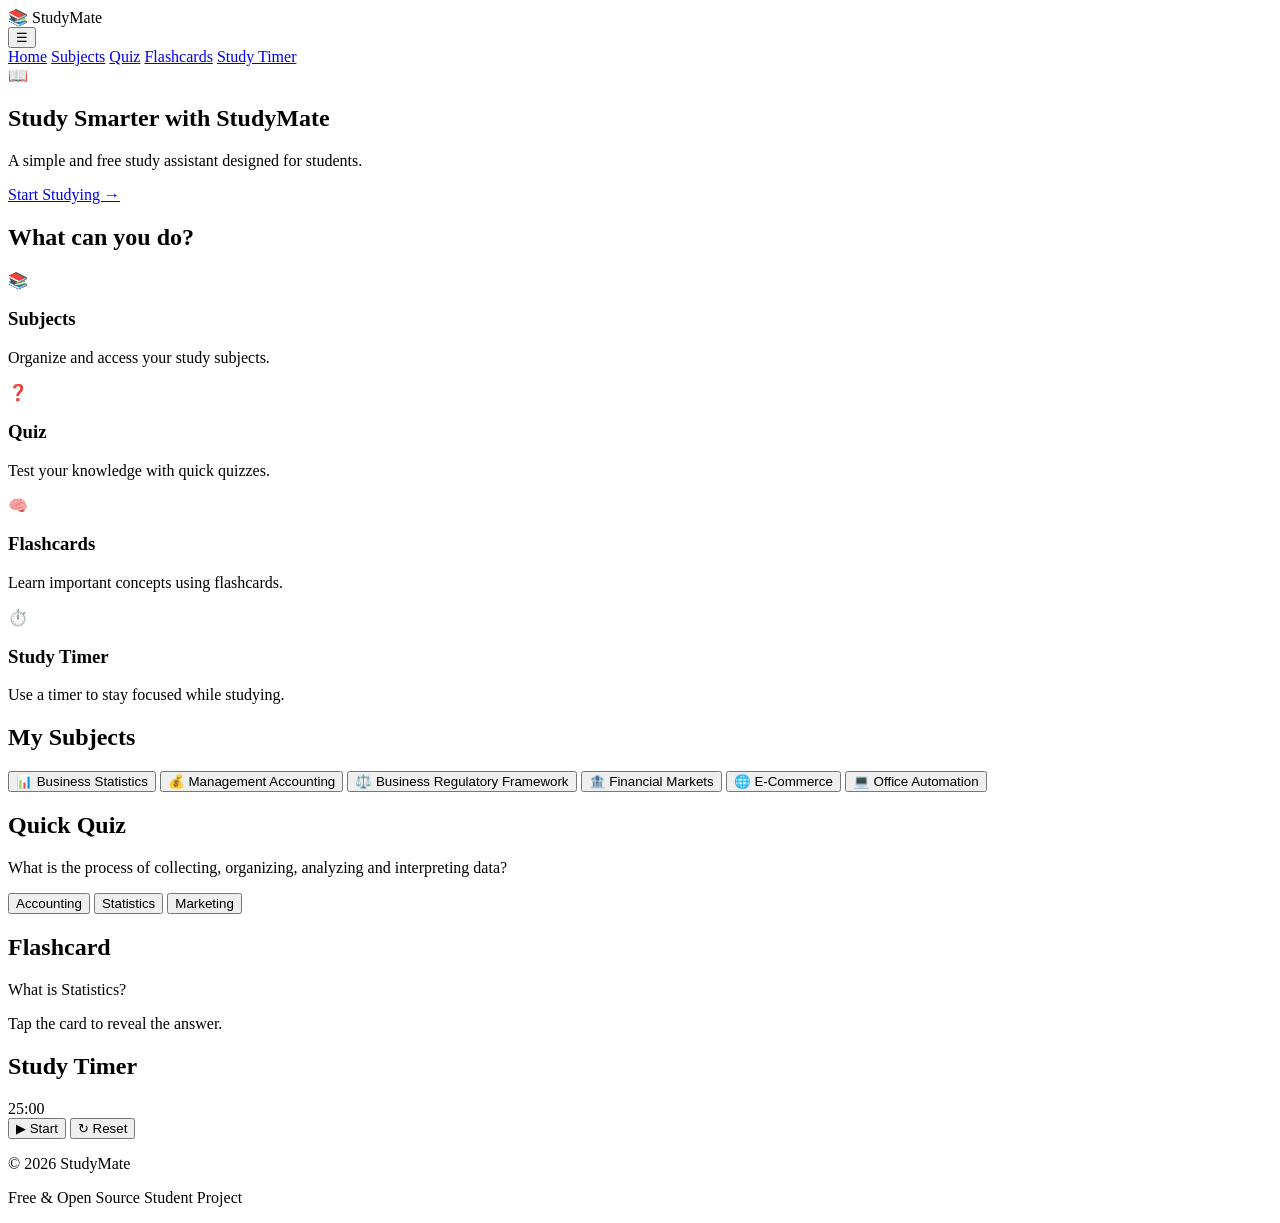
==== index.html @ ae3f1d19 "Create main StudyMate page This HTML file serves as the main structure for the StudyMate application" ====
<!DOCTYPE html>
<html lang="en">
<head>
    <meta charset="UTF-8">
    <meta name="viewport" content="width=device-width, initial-scale=1.0">

    <title>StudyMate - Student Study Assistant</title>

    <meta name="description"
          content="StudyMate is a free mobile-friendly study assistant for students.">

    <link rel="stylesheet" href="style.css">
</head>

<body>

    <!-- Header -->
    <header class="header">
        <div class="logo">
            📚 StudyMate
        </div>

        <button class="menu-btn" onclick="toggleMenu()">
            ☰
        </button>
    </header>

    <!-- Navigation -->
    <nav id="navMenu" class="nav-menu">
        <a href="#home">Home</a>
        <a href="#subjects">Subjects</a>
        <a href="#quiz">Quiz</a>
        <a href="#flashcards">Flashcards</a>
        <a href="#timer">Study Timer</a>
    </nav>

    <!-- Hero -->
    <main>

        <section id="home" class="hero">

            <div class="hero-icon">
                📖
            </div>

            <h1>Study Smarter with StudyMate</h1>

            <p>
                A simple and free study assistant designed for students.
            </p>

            <a href="#subjects" class="primary-btn">
                Start Studying →
            </a>

        </section>


        <!-- Features -->
        <section class="section">

            <h2>What can you do?</h2>

            <div class="features">

                <div class="card">
                    <div class="card-icon">📚</div>
                    <h3>Subjects</h3>
                    <p>Organize and access your study subjects.</p>
                </div>

                <div class="card">
                    <div class="card-icon">❓</div>
                    <h3>Quiz</h3>
                    <p>Test your knowledge with quick quizzes.</p>
                </div>

                <div class="card">
                    <div class="card-icon">🧠</div>
                    <h3>Flashcards</h3>
                    <p>Learn important concepts using flashcards.</p>
                </div>

                <div class="card">
                    <div class="card-icon">⏱️</div>
                    <h3>Study Timer</h3>
                    <p>Use a timer to stay focused while studying.</p>
                </div>

            </div>

        </section>


        <!-- Subjects -->
        <section id="subjects" class="section">

            <h2>My Subjects</h2>

            <div class="subjects">

                <button class="subject-card">
                    📊
                    <span>Business Statistics</span>
                </button>

                <button class="subject-card">
                    💰
                    <span>Management Accounting</span>
                </button>

                <button class="subject-card">
                    ⚖️
                    <span>Business Regulatory Framework</span>
                </button>

                <button class="subject-card">
                    🏦
                    <span>Financial Markets</span>
                </button>

                <button class="subject-card">
                    🌐
                    <span>E-Commerce</span>
                </button>

                <button class="subject-card">
                    💻
                    <span>Office Automation</span>
                </button>

            </div>

        </section>


        <!-- Quiz -->
        <section id="quiz" class="section">

            <h2>Quick Quiz</h2>

            <div class="quiz-box">

                <p class="question">
                    What is the process of collecting,
                    organizing, analyzing and interpreting data?
                </p>

                <button onclick="checkAnswer(this, false)">
                    Accounting
                </button>

                <button onclick="checkAnswer(this, true)">
                    Statistics
                </button>

                <button onclick="checkAnswer(this, false)">
                    Marketing
                </button>

                <p id="quizResult"></p>

            </div>

        </section>


        <!-- Flashcards -->
        <section id="flashcards" class="section">

            <h2>Flashcard</h2>

            <div class="flashcard" onclick="flipCard()">

                <div id="flashcardText">
                    What is Statistics?
                </div>

            </div>

            <p class="hint">
                Tap the card to reveal the answer.
            </p>

        </section>


        <!-- Timer -->
        <section id="timer" class="section">

            <h2>Study Timer</h2>

            <div class="timer">

                <div id="timerDisplay">
                    25:00
                </div>

                <button onclick="startTimer()">
                    ▶ Start
                </button>

                <button onclick="resetTimer()">
                    ↻ Reset
                </button>

            </div>

        </section>

    </main>


    <!-- Footer -->
    <footer>

        <p>
            © 2026 StudyMate
        </p>

        <p>
            Free & Open Source Student Project
        </p>

    </footer>


    <script src="script.js"></script>

</body>
</html>
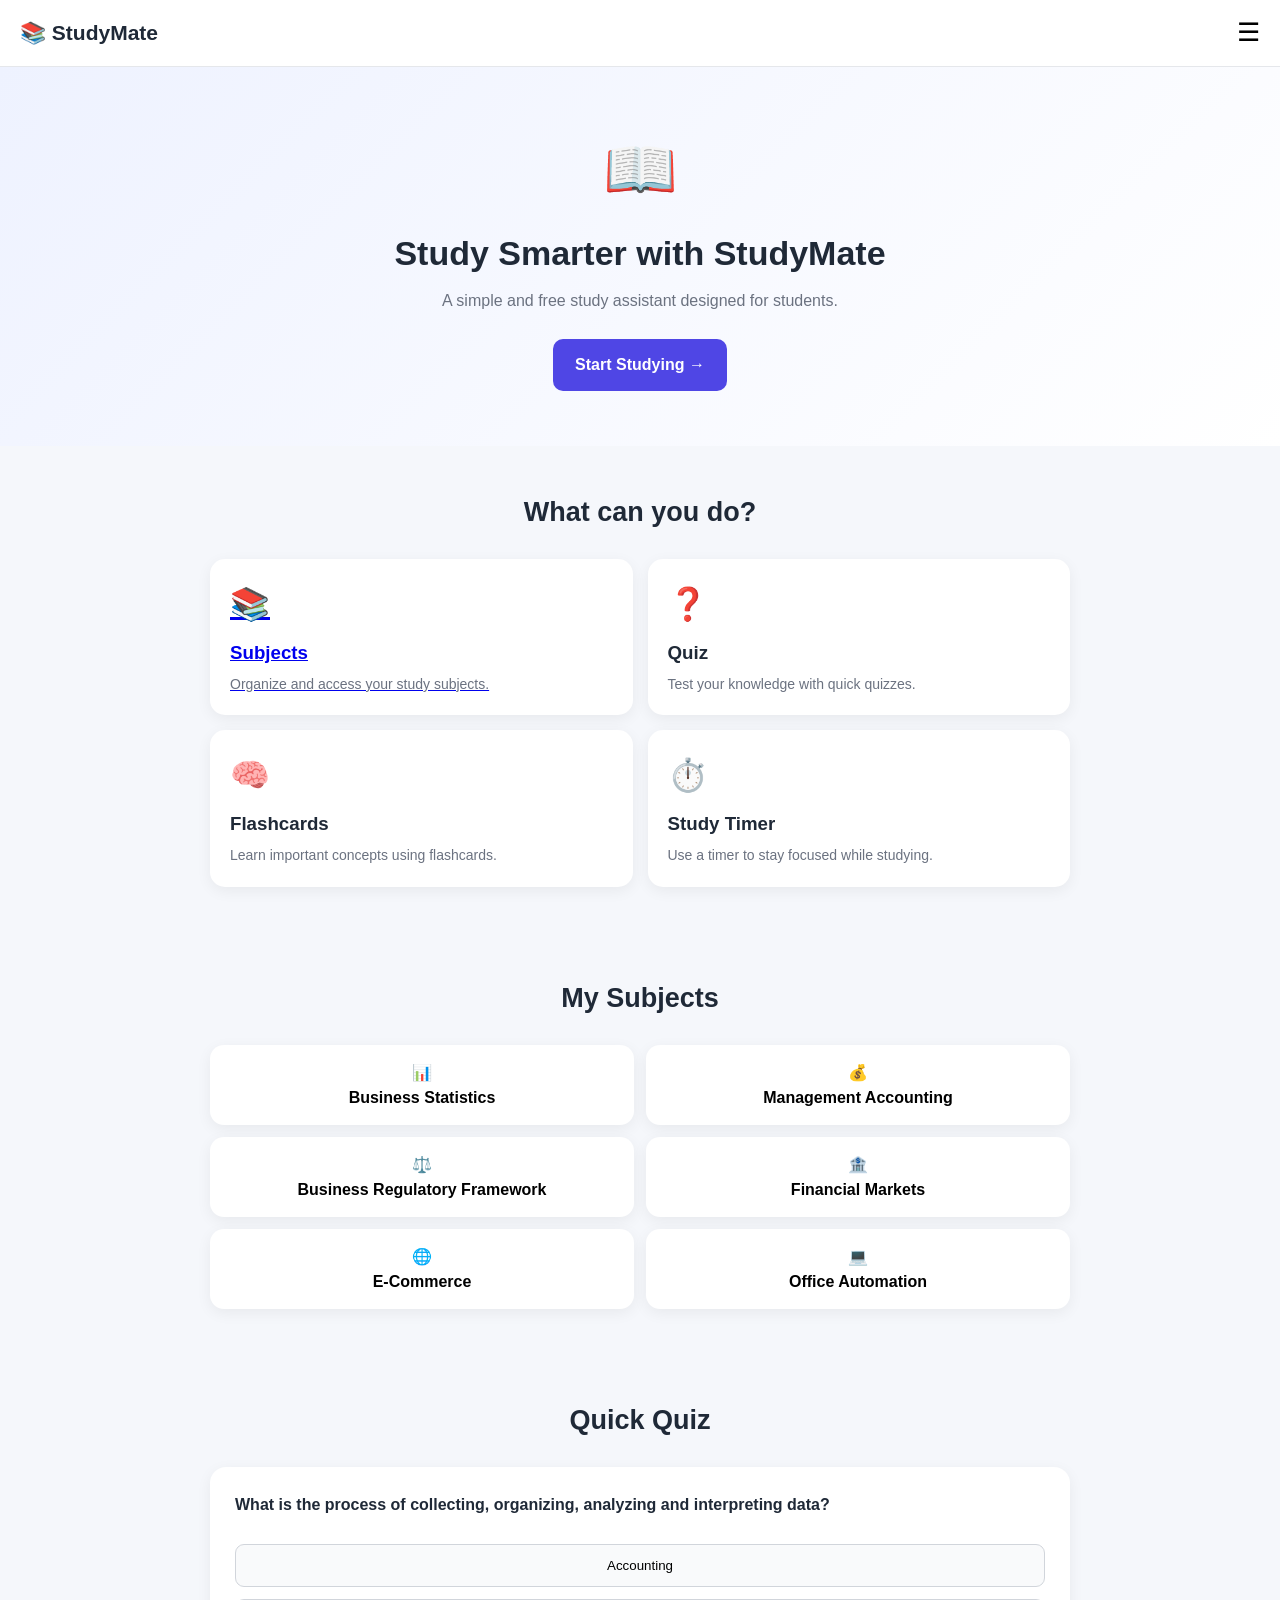
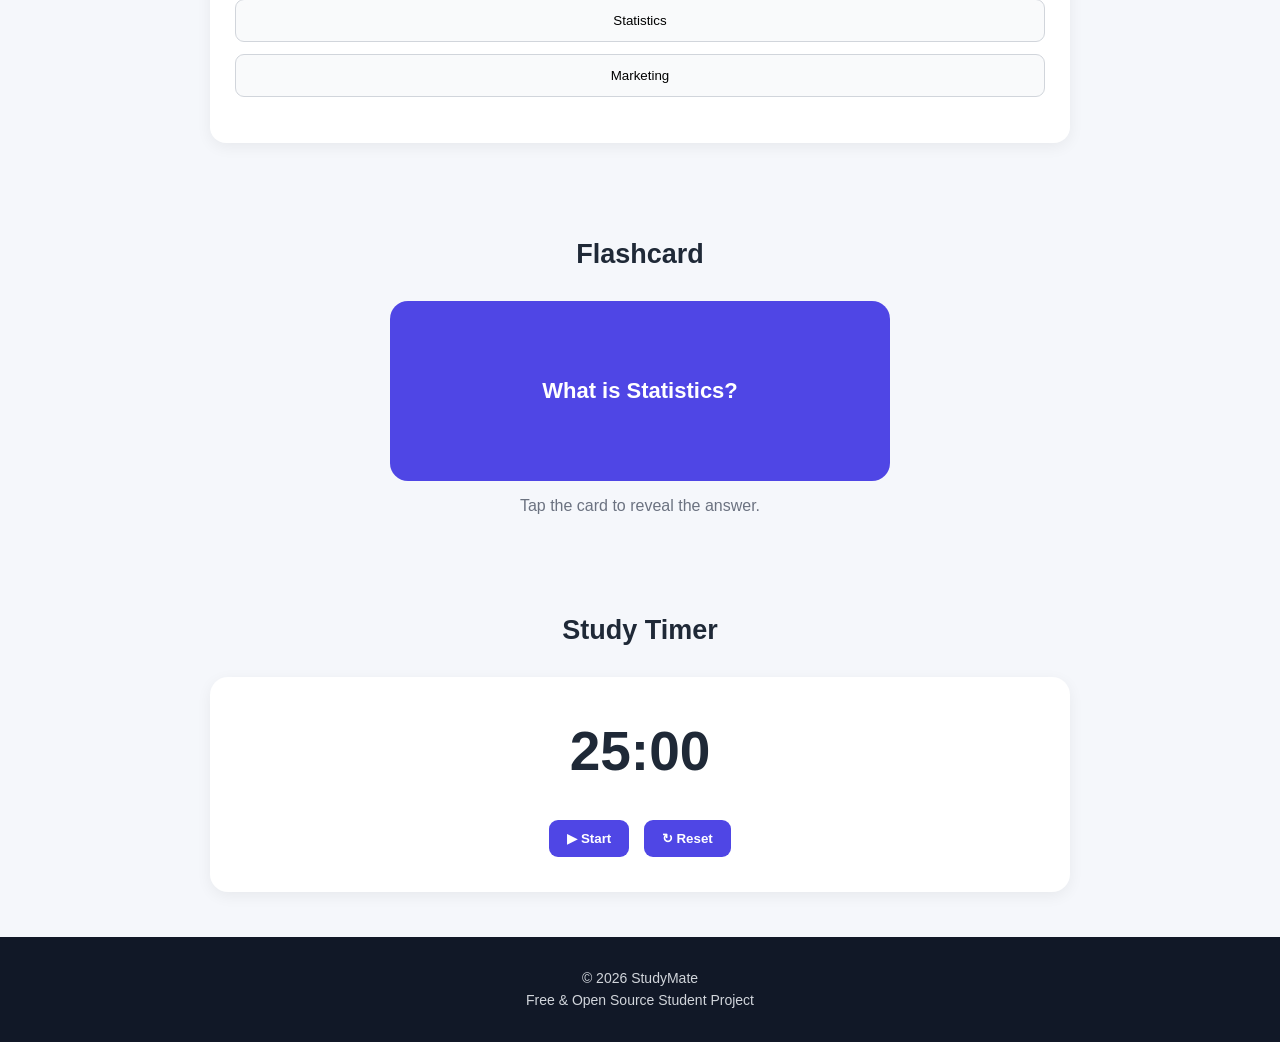
==== commit ac9a465b: "Fix Subjects link and improve card structure Updated Subjects link in navigation and modified card l" ====
--- a/index.html
+++ b/index.html
@@ -28,7 +28,7 @@
     <!-- Navigation -->
     <nav id="navMenu" class="nav-menu">
         <a href="#home">Home</a>
-        <a href="#subjects">Subjects</a>
+        <a href="subjects.html">Subjects</a>
         <a href="#quiz">Quiz</a>
         <a href="#flashcards">Flashcards</a>
         <a href="#timer">Study Timer</a>
@@ -63,11 +63,17 @@
 
             <div class="features">
 
-                <div class="card">
-                    <div class="card-icon">📚</div>
-                    <h3>Subjects</h3>
-                    <p>Organize and access your study subjects.</p>
-                </div>
+                <a href="subjects.html" class="card">
+
+    <div class="card-icon">📚</div>
+
+    <h3>Subjects</h3>
+
+    <p>
+        Organize and access your study subjects.
+    </p>
+
+</a>
 
                 <div class="card">
                     <div class="card-icon">❓</div>
--- a/style.css
+++ b/style.css
@@ -0,0 +1,276 @@
+* {
+    box-sizing: border-box;
+    margin: 0;
+    padding: 0;
+}
+
+html {
+    scroll-behavior: smooth;
+}
+
+body {
+    font-family: Arial, sans-serif;
+    background: #f5f7fb;
+    color: #1f2937;
+    line-height: 1.6;
+}
+
+/* Header */
+
+.header {
+    position: sticky;
+    top: 0;
+    z-index: 100;
+    display: flex;
+    justify-content: space-between;
+    align-items: center;
+    padding: 16px 20px;
+    background: #ffffff;
+    border-bottom: 1px solid #e5e7eb;
+}
+
+.logo {
+    font-size: 21px;
+    font-weight: 700;
+}
+
+.menu-btn {
+    border: none;
+    background: transparent;
+    font-size: 26px;
+    cursor: pointer;
+}
+
+/* Navigation */
+
+.nav-menu {
+    display: none;
+    background: #ffffff;
+    border-bottom: 1px solid #e5e7eb;
+}
+
+.nav-menu.active {
+    display: block;
+}
+
+.nav-menu a {
+    display: block;
+    padding: 12px 20px;
+    text-decoration: none;
+    color: #374151;
+    font-weight: 600;
+}
+
+/* Hero */
+
+.hero {
+    text-align: center;
+    padding: 55px 20px;
+    background: linear-gradient(135deg, #eef2ff, #ffffff);
+}
+
+.hero-icon {
+    font-size: 60px;
+    margin-bottom: 15px;
+}
+
+.hero h1 {
+    font-size: 34px;
+    line-height: 1.2;
+    margin-bottom: 15px;
+}
+
+.hero p {
+    max-width: 500px;
+    margin: 0 auto 25px;
+    color: #6b7280;
+}
+
+.primary-btn {
+    display: inline-block;
+    padding: 13px 22px;
+    border-radius: 10px;
+    background: #4f46e5;
+    color: white;
+    text-decoration: none;
+    font-weight: 700;
+}
+
+/* Sections */
+
+.section {
+    max-width: 900px;
+    margin: auto;
+    padding: 45px 20px;
+}
+
+.section h2 {
+    text-align: center;
+    margin-bottom: 25px;
+    font-size: 27px;
+}
+
+/* Feature Cards */
+
+.features {
+    display: grid;
+    grid-template-columns: repeat(2, 1fr);
+    gap: 15px;
+}
+
+.card {
+    background: white;
+    padding: 20px;
+    border-radius: 15px;
+    box-shadow: 0 4px 15px rgba(0, 0, 0, 0.06);
+}
+
+.card-icon {
+    font-size: 32px;
+    margin-bottom: 8px;
+}
+
+.card h3 {
+    margin-bottom: 5px;
+}
+
+.card p {
+    color: #6b7280;
+    font-size: 14px;
+}
+
+/* Subjects */
+
+.subjects {
+    display: grid;
+    grid-template-columns: repeat(2, 1fr);
+    gap: 12px;
+}
+
+.subject-card {
+    border: none;
+    background: white;
+    padding: 18px 10px;
+    border-radius: 14px;
+    cursor: pointer;
+    font-size: 16px;
+    box-shadow: 0 4px 15px rgba(0, 0, 0, 0.06);
+}
+
+.subject-card span {
+    display: block;
+    margin-top: 7px;
+    font-weight: 600;
+}
+
+/* Quiz */
+
+.quiz-box {
+    background: white;
+    padding: 25px;
+    border-radius: 16px;
+    box-shadow: 0 4px 15px rgba(0, 0, 0, 0.06);
+}
+
+.question {
+    font-weight: 700;
+    margin-bottom: 20px;
+}
+
+.quiz-box button {
+    width: 100%;
+    padding: 13px;
+    margin: 6px 0;
+    border: 1px solid #d1d5db;
+    border-radius: 9px;
+    background: #f9fafb;
+    cursor: pointer;
+}
+
+#quizResult {
+    margin-top: 15px;
+    font-weight: 700;
+}
+
+/* Flashcard */
+
+.flashcard {
+    max-width: 500px;
+    min-height: 180px;
+    margin: auto;
+    display: flex;
+    align-items: center;
+    justify-content: center;
+    padding: 25px;
+    text-align: center;
+    border-radius: 18px;
+    background: #4f46e5;
+    color: white;
+    font-size: 22px;
+    font-weight: 700;
+    cursor: pointer;
+}
+
+.hint {
+    text-align: center;
+    margin-top: 12px;
+    color: #6b7280;
+}
+
+/* Timer */
+
+.timer {
+    text-align: center;
+    background: white;
+    padding: 30px;
+    border-radius: 18px;
+    box-shadow: 0 4px 15px rgba(0, 0, 0, 0.06);
+}
+
+#timerDisplay {
+    font-size: 55px;
+    font-weight: 700;
+    margin-bottom: 20px;
+}
+
+.timer button {
+    padding: 11px 18px;
+    margin: 5px;
+    border: none;
+    border-radius: 9px;
+    background: #4f46e5;
+    color: white;
+    font-weight: 700;
+    cursor: pointer;
+}
+
+/* Footer */
+
+footer {
+    text-align: center;
+    padding: 30px 20px;
+    background: #111827;
+    color: #d1d5db;
+    font-size: 14px;
+}
+
+/* Mobile */
+
+@media (max-width: 500px) {
+
+    .hero h1 {
+        font-size: 29px;
+    }
+
+    .features {
+        grid-template-columns: 1fr 1fr;
+    }
+
+    .subjects {
+        grid-template-columns: 1fr 1fr;
+    }
+
+    .section {
+        padding: 35px 15px;
+    }
+}
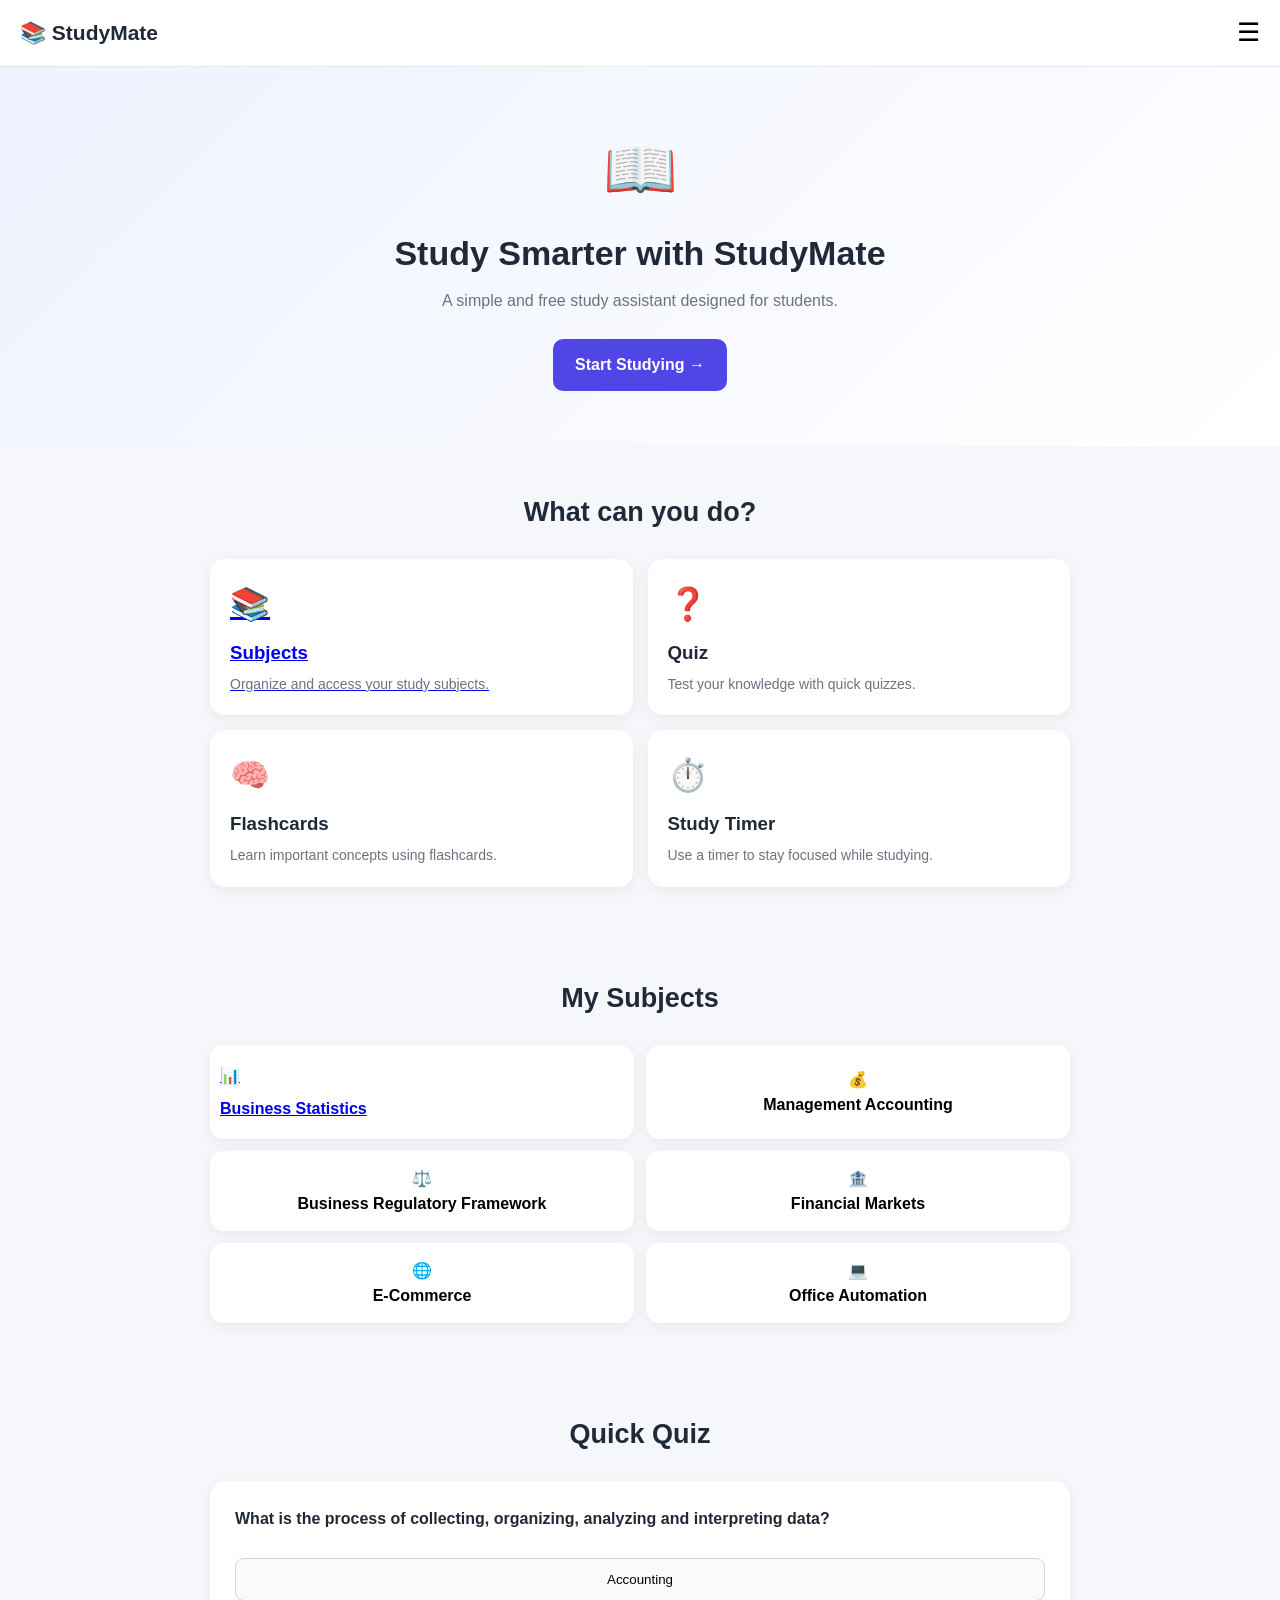
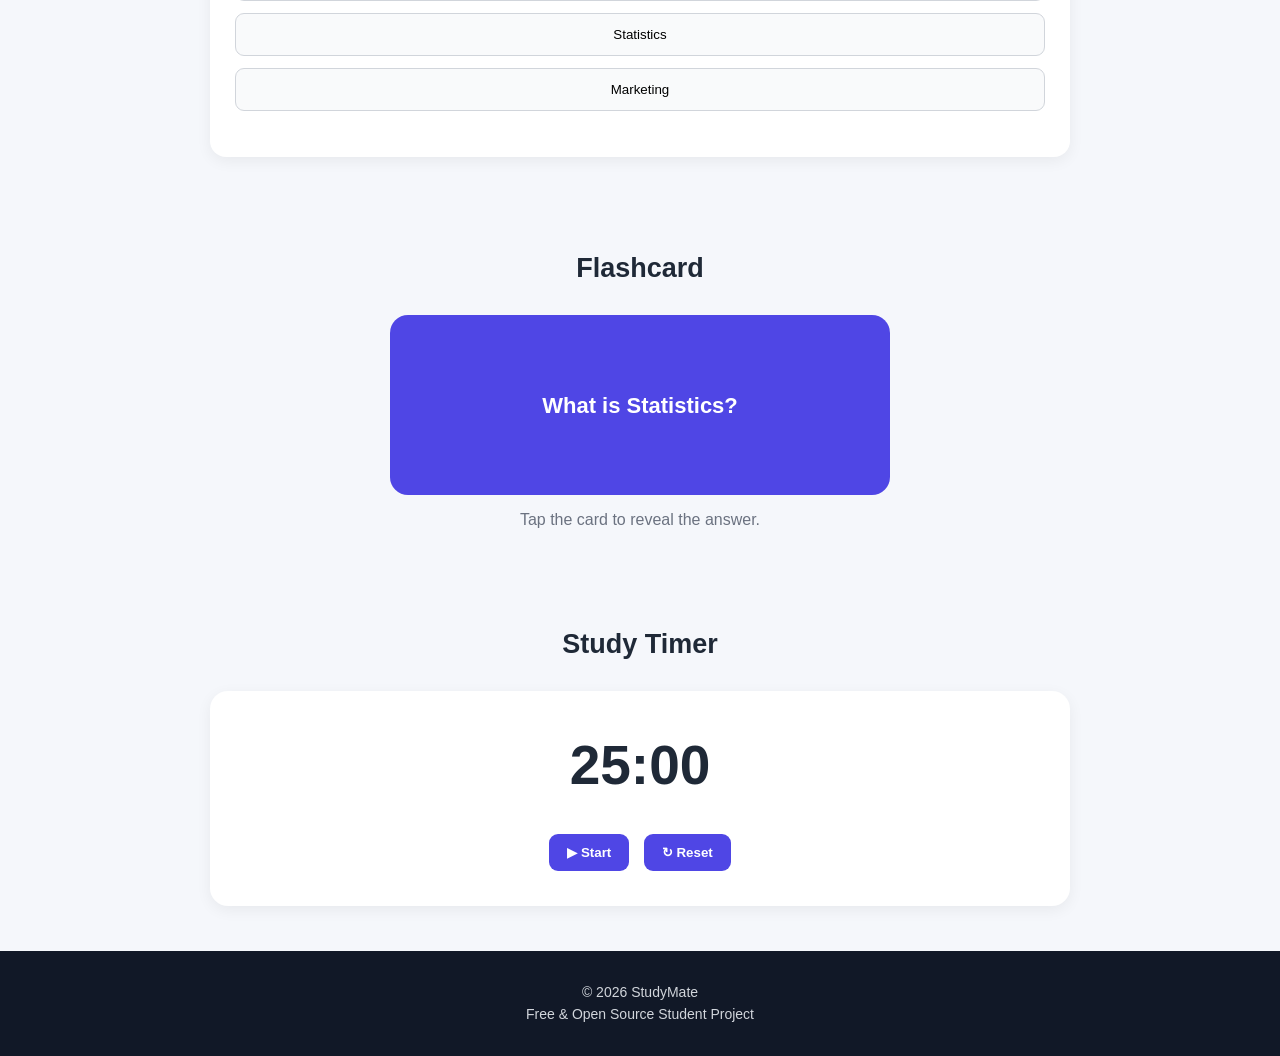
==== commit 4f003bad: "Update links to point to correct subject pages" ====
--- a/index.html
+++ b/index.html
@@ -49,7 +49,7 @@
                 A simple and free study assistant designed for students.
             </p>
 
-            <a href="#subjects" class="primary-btn">
+            <a href="subjects.html" class="primary-btn">
                 Start Studying →
             </a>
 
@@ -105,10 +105,10 @@
 
             <div class="subjects">
 
-                <button class="subject-card">
+                <a href="business-statistics.html" class="subject-card">
                     📊
                     <span>Business Statistics</span>
-                </button>
+                </a>
 
                 <button class="subject-card">
                     💰
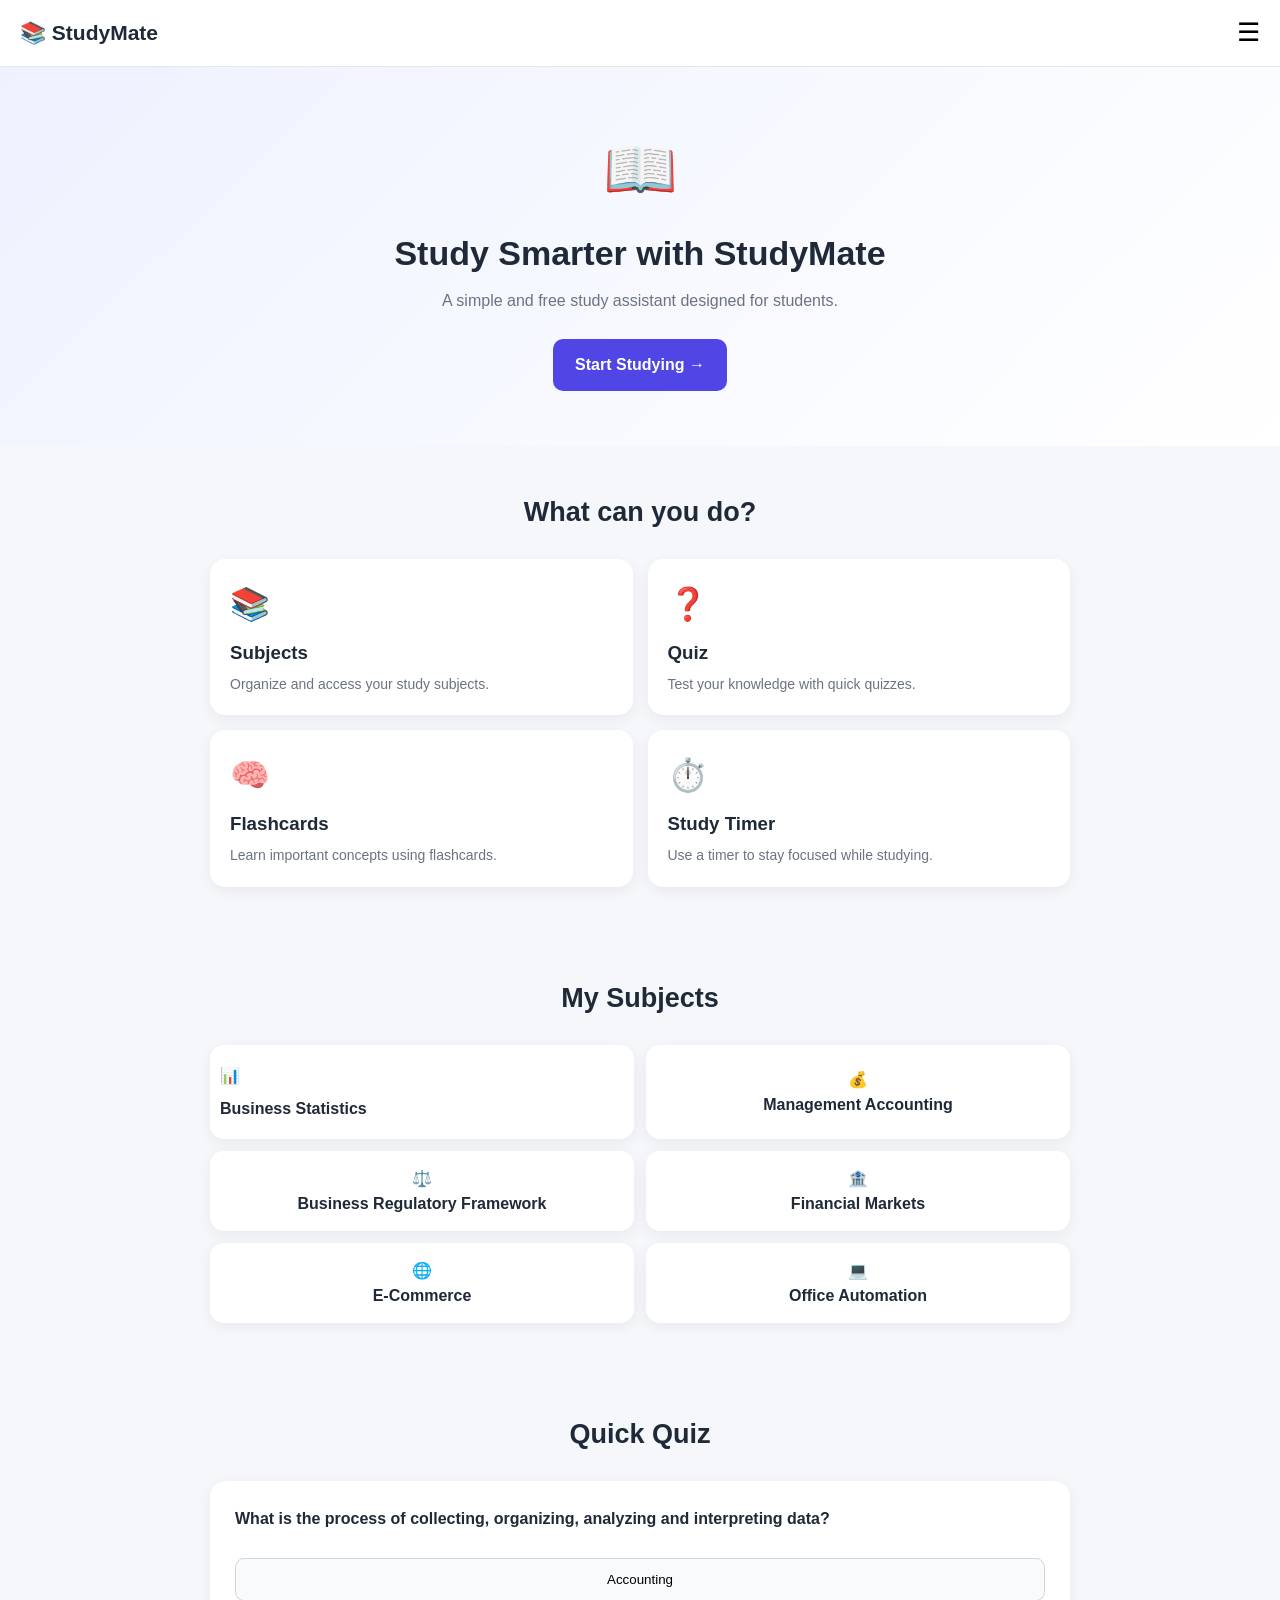
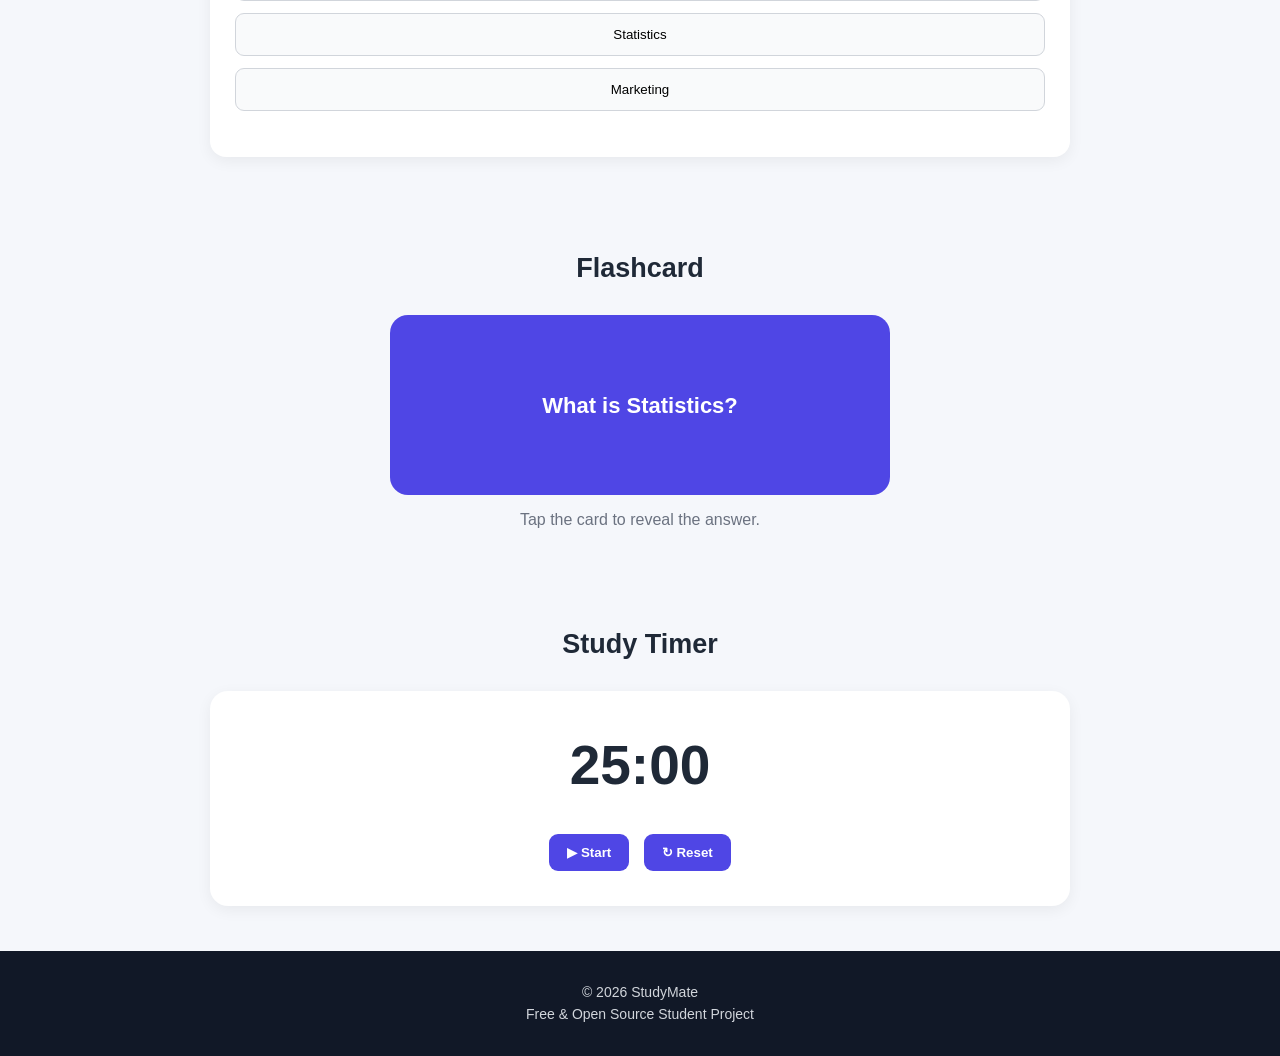
==== commit bb38492f: "Update index.html" ====
--- a/index.html
+++ b/index.html
@@ -9,7 +9,7 @@
     <meta name="description"
           content="StudyMate is a free mobile-friendly study assistant for students.">
 
-    <link rel="stylesheet" href="style.css">
+    <link rel="stylesheet" href="style.css?v=2">
 </head>
 
 <body>
--- a/style.css
+++ b/style.css
@@ -274,3 +274,25 @@
         padding: 35px 15px;
     }
 }
+/* Remove default underline from clickable cards */
+.card {
+    text-decoration: none;
+    color: inherit;
+}
+
+.subject-card {
+    display: block;
+    text-decoration: none;
+    color: #1f2937;
+}
+
+.card:visited,
+.subject-card:visited {
+    color: inherit;
+    text-decoration: none;
+}
+
+.card:hover,
+.subject-card:hover {
+    text-decoration: none;
+}
